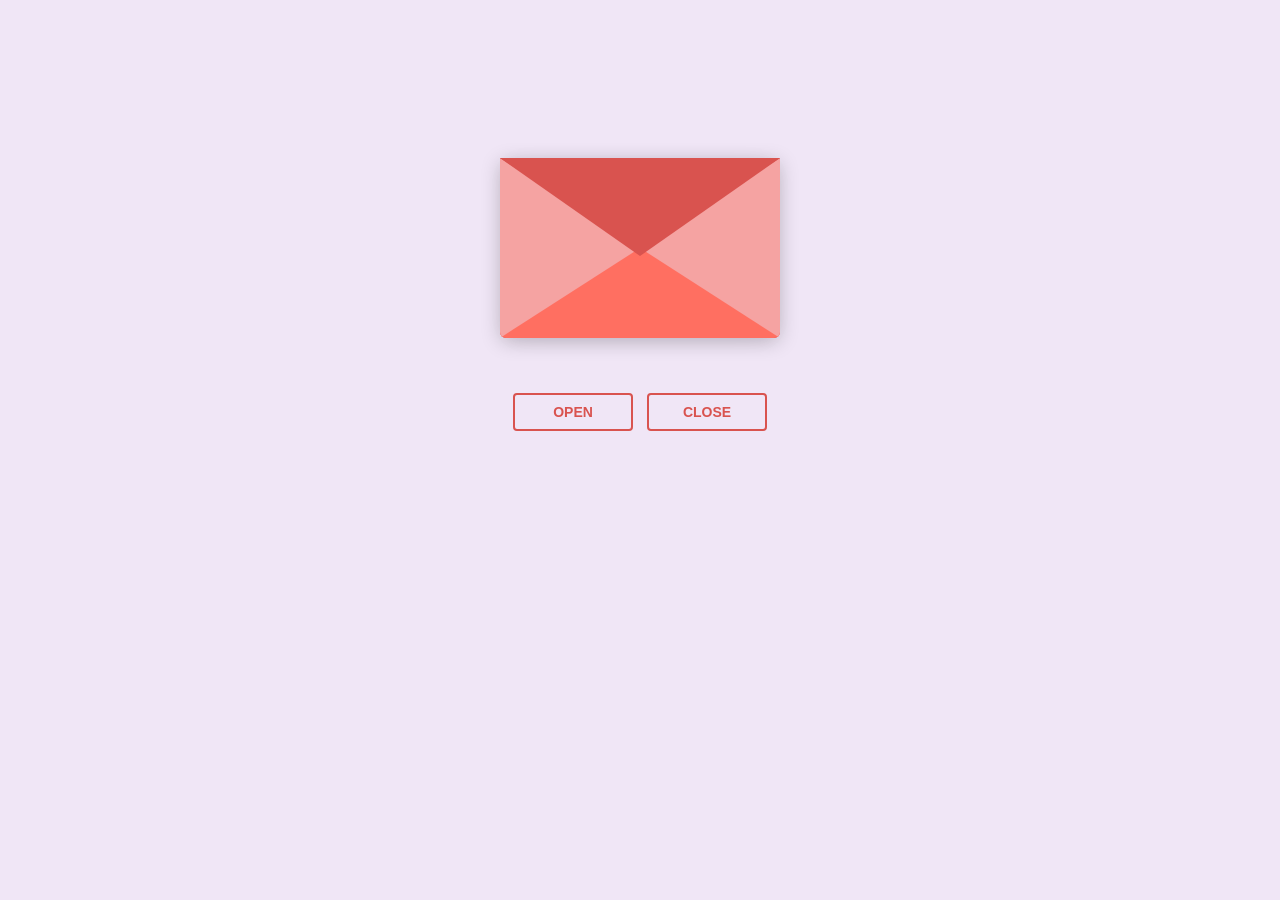
==== index.html @ 5d5cb508 "Update index.html" ====
<!DOCTYPE html>
<html lang="en">
  <head>
    <meta charset="UTF-8" />
    <title>Hi Crush!</title>
    <link rel="preconnect" href="https://fonts.googleapis.com" />
    <link rel="preconnect" href="https://fonts.gstatic.com" crossorigin />
    <link
      href="https://fonts.googleapis.com/css2?family=Dancing+Script:wght@400..700&display=swap"
      rel="stylesheet" />
    <link rel="stylesheet" href="love letter 2.css" />
  </head>
  <body>
    <!-- tiktok meowish -->
    <div class="envlope-wrapper">
      <div id="envelope" class="close">
        <div class="front flap"></div>
        <div class="front pocket"></div>
        <div class="letter">
          <div class="words line1">To: Ate Trish</div>
          <div class="words line2">Just wanted to say</div>
          <div class="words line3">you’re amazing and beautiful</div>
          <div class="words line4">Hope it brightens your day!</div>
        </div>
        <div class="hearts">
          <div class="heart a1"></div>
          <div class="heart a2"></div>
          <div class="heart a3"></div>
        </div>
      </div>
    </div>
    <div class="reset">
      <button id="open">Open</button>
      <button id="reset">Close</button>
    </div>

    <script src="https://cdnjs.cloudflare.com/ajax/libs/jquery/3.5.1/jquery.min.js"></script>
    <script src="love letter 2.js"></script>
  </body>
</html>
---- love letter 2.css ----
#envelope {
  position: relative;
  width: 280px;
  height: 180px;
  border-bottom-left-radius: 6px;
  border-bottom-right-radius: 6px;
  margin-left: auto;
  margin-right: auto;
  top: 150px;
  background-color: #d9534f; /* Warm romantic red */
  box-shadow: 0 4px 20px rgba(0, 0, 0, 0.2);
}

.front {
  position: absolute;
  width: 0;
  height: 0;
  z-index: 3;
}

.flap {
  border-left: 140px solid transparent;
  border-right: 140px solid transparent;
  border-bottom: 82px solid transparent;
  /* a little smaller */
  border-top: 98px solid #d9534f; /* Same romantic red */
  /* a little larger */
  transform-origin: top;
  pointer-events: none;
}

.pocket {
  border-left: 140px solid #f5a3a2; /* Soft pinkish red for the pocket */
  border-right: 140px solid #f5a3a2;
  border-bottom: 90px solid #ff6f61; /* Lighter romantic red */
  border-top: 90px solid transparent;
  border-bottom-left-radius: 6px;
  border-bottom-right-radius: 6px;
}

.letter {
  position: relative;
  background-color: #fff;
  width: 90%;
  margin-left: auto;
  margin-right: auto;
  height: 90%;
  top: 5%;
  border-radius: 6px;
  box-shadow: 0 2px 26px rgba(0, 0, 0, 0.12);
  font-family: "Dancing Script", cursive;
}

.letter:after {
  content: "";
  position: absolute;
  top: 0;
  bottom: 0;
  left: 0;
  right: 0;
}

.words {
  position: absolute;
  left: 10%;
  width: 80%;
  height: 14%;
  background-color: #ffe6e6; /* Light romantic tone */
}

.words.line1 {
  top: 10%;
  font-size: 0.5rem;
  width: 20%;
  height: 7%;
  font-size: 0.7rem;
}

.words.line2 {
  top: 30%;
  text-align: center;
  font-size: 1.1rem;
}

.words.line3 {
  top: 50%;
  font-size: 1.1rem;
  text-align: center;
}

.words.line4 {
  top: 70%;
  font-size: 1.1rem;
  text-align: center;
}

.open .flap {
  transform: rotateX(180deg);
  transition: transform 0.4s ease, z-index 0.6s;
  z-index: 1;
}

.close .flap {
  transform: rotateX(0deg);
  transition: transform 0.4s 0.6s ease, z-index 1s;
  z-index: 5;
}

.close .letter {
  transform: translateY(0px);
  transition: transform 0.4s ease, z-index 1s;
  z-index: 1;
}

.open .letter {
  transform: translateY(-100px);
  transition: transform 0.4s 0.6s ease, z-index 0.6s;
  z-index: 2;
}

.hearts {
  position: absolute;
  top: 90px;
  left: 0;
  right: 0;
  z-index: 2;
}

.heart {
  position: absolute;
  bottom: 0;
  right: 10%;
  pointer-events: none;
}

.heart:before,
.heart:after {
  position: absolute;
  content: "";
  left: 50px;
  top: 0;
  width: 50px;
  height: 80px;
  background: #e60073; /* Deep romantic pink */
  border-radius: 50px 50px 0 0;
  transform: rotate(-45deg);
  transform-origin: 0 100%;
  pointer-events: none;
}

.heart:after {
  left: 0;
  transform: rotate(45deg);
  transform-origin: 100% 100%;
}

.close .heart {
  opacity: 0;
  -webkit-animation: none;
  animation: none;
}

.a1 {
  left: 20%;
  transform: scale(0.6);
  opacity: 1;
  -webkit-animation-fill-mode: forwards;
  animation-fill-mode: forwards;
  -webkit-animation-delay: 0.7s;
  animation-delay: 0.7s;
}

.a2 {
  left: 55%;
  transform: scale(1);
  opacity: 1;
  -webkit-animation-fill-mode: forwards;
  animation-fill-mode: forwards;
  -webkit-animation-delay: 0.7s;
  animation-delay: 0.7s;
}

.a3 {
  left: 10%;
  transform: scale(0.8);
  opacity: 1;
  -webkit-animation-fill-mode: forwards;
  animation-fill-mode: forwards;
  -webkit-animation-delay: 0.7s;
  animation-delay: 0.7s;
}

@-webkit-keyframes slideUp {
  0% {
    top: 0;
  }
  100% {
    top: -600px;
  }
}
@keyframes slideUp {
  0% {
    top: 0;
  }
  100% {
    top: -600px;
  }
}
@-webkit-keyframes sideSway {
  0% {
    margin-left: 0px;
  }
  100% {
    margin-left: 50px;
  }
}
@keyframes sideSway {
  0% {
    margin-left: 0px;
  }
  100% {
    margin-left: 50px;
  }
}
body {
  background-color: #f0e6f6; /* Soft lavender for a romantic, dreamy feel */
}

.envlope-wrapper {
  height: 380px;
}

.reset {
  text-align: center;
}

.reset button {
  font-weight: 800;
  font-style: normal;
  transition: all 0.1s linear;
  background-color: transparent;
  border: solid 2px #d9534f;
  border-radius: 4px;
  color: #d9534f;
  display: inline-block;
  font-size: 14px;
  text-transform: uppercase;
  margin: 5px;
  padding: 10px;
  line-height: 1em;
  text-decoration: none;
  min-width: 120px;
  cursor: pointer;
}

.reset button:hover {
  background-color: #d9534f;
  color: #fff;
}
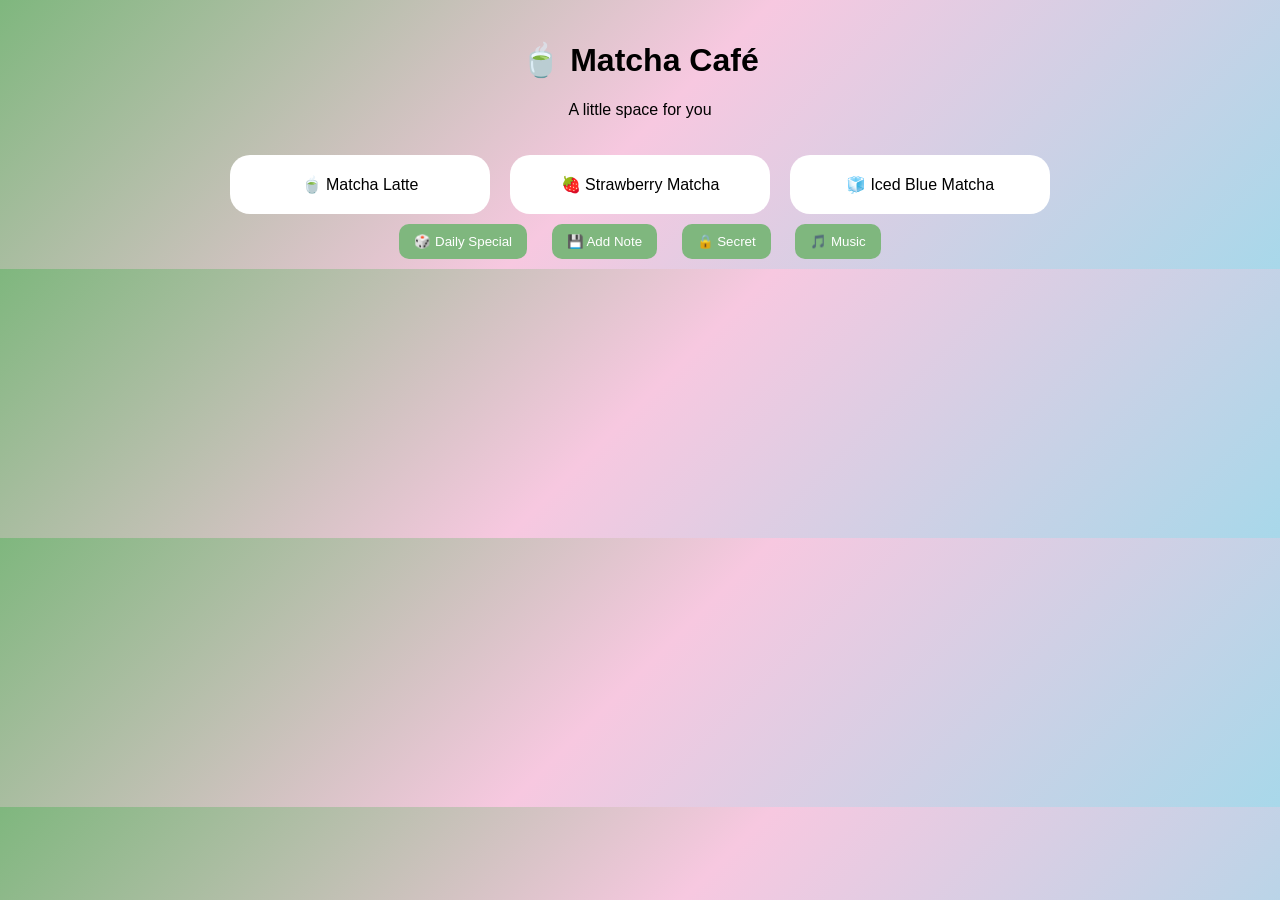
==== commit 5132e56d: "Rename maumaumary.html to index.html" ====
--- a/index.html
+++ b/index.html
@@ -1,40 +1,227 @@
-<!DOCTYPE html>
-<html lang="en">
-  <head>
-    <meta charset="UTF-8" />
-    <title>Hi Crush!</title>
-    <link rel="preconnect" href="https://fonts.googleapis.com" />
-    <link rel="preconnect" href="https://fonts.gstatic.com" crossorigin />
-    <link
-      href="https://fonts.googleapis.com/css2?family=Dancing+Script:wght@400..700&display=swap"
-      rel="stylesheet" />
-    <link rel="stylesheet" href="love letter 2.css" />
-  </head>
-  <body>
-    <!-- tiktok meowish -->
-    <div class="envlope-wrapper">
-      <div id="envelope" class="close">
-        <div class="front flap"></div>
-        <div class="front pocket"></div>
-        <div class="letter">
-          <div class="words line1">To: Ate Trish</div>
-          <div class="words line2">Just wanted to say</div>
-          <div class="words line3">you’re amazing and beautiful</div>
-          <div class="words line4">Hope it brightens your day!</div>
-        </div>
-        <div class="hearts">
-          <div class="heart a1"></div>
-          <div class="heart a2"></div>
-          <div class="heart a3"></div>
-        </div>
-      </div>
-    </div>
-    <div class="reset">
-      <button id="open">Open</button>
-      <button id="reset">Close</button>
-    </div>
-
-    <script src="https://cdnjs.cloudflare.com/ajax/libs/jquery/3.5.1/jquery.min.js"></script>
-    <script src="love letter 2.js"></script>
-  </body>
-</html>
+<!DOCTYPE html>
+<html lang="en">
+<head>
+<meta charset="UTF-8">
+<title>Matcha Café 🍵</title>
+
+<style>
+body {
+  margin: 0;
+  font-family: 'Segoe UI', sans-serif;
+  background: linear-gradient(135deg, #7FB77E, #F7C8E0, #A8D8EA);
+  overflow-x: hidden;
+}
+
+/* HEADER */
+header {
+  text-align: center;
+  padding: 20px;
+}
+
+/* MENU */
+.menu {
+  display: flex;
+  justify-content: center;
+  gap: 20px;
+  flex-wrap: wrap;
+}
+
+.card {
+  background: white;
+  border-radius: 20px;
+  padding: 20px;
+  width: 220px;
+  text-align: center;
+  cursor: pointer;
+  transition: 0.3s;
+}
+
+.card:hover {
+  transform: scale(1.05);
+}
+
+/* BUTTON */
+button {
+  margin: 10px;
+  padding: 10px 15px;
+  border: none;
+  border-radius: 10px;
+  background: #7FB77E;
+  color: white;
+  cursor: pointer;
+}
+
+/* MODAL */
+.modal {
+  position: fixed;
+  top: 0;
+  left: 0;
+  width: 100%;
+  height: 100%;
+  display: none;
+  align-items: center;
+  justify-content: center;
+  background: rgba(0,0,0,0.4);
+}
+
+.receipt {
+  background: white;
+  padding: 20px;
+  width: 280px;
+  border-radius: 10px;
+  font-family: monospace;
+}
+
+.close {
+  text-align: right;
+  cursor: pointer;
+}
+
+/* PETALS */
+.petal {
+  position: fixed;
+  top: -10px;
+  width: 10px;
+  height: 10px;
+  background: pink;
+  border-radius: 50%;
+  animation: fall linear infinite;
+}
+
+@keyframes fall {
+  to {
+    transform: translateY(100vh);
+  }
+}
+</style>
+</head>
+
+<body>
+
+<header>
+  <h1>🍵 Matcha Café</h1>
+  <p>A little space for you</p>
+</header>
+
+<section class="menu">
+  <div class="card" onclick="showNote('latte')">🍵 Matcha Latte</div>
+  <div class="card" onclick="showNote('strawberry')">🍓 Strawberry Matcha</div>
+  <div class="card" onclick="showNote('blue')">🧊 Iced Blue Matcha</div>
+</section>
+
+<div style="text-align:center;">
+  <button onclick="dailySpecial()">🎲 Daily Special</button>
+  <button onclick="addNote()">💾 Add Note</button>
+  <button onclick="unlockSecret()">🔒 Secret</button>
+  <button onclick="toggleMusic()">🎵 Music</button>
+</div>
+
+<!-- MODAL -->
+<div class="modal" id="modal">
+  <div class="receipt">
+    <div class="close" onclick="closeNote()">X</div>
+    <pre id="receiptText"></pre>
+  </div>
+</div>
+
+<!-- MUSIC -->
+<audio id="music" loop>
+  <!-- Replace with your own mp3 file -->
+  <source src="tenerife-sea.mp3" type="audio/mpeg">
+</audio>
+
+<script>
+
+/* DEFAULT NOTES */
+let notes = {
+  latte: ["You make my days feel softer."],
+  strawberry: ["You're really cute."],
+  blue: ["Random thought: you crossed my mind again."]
+};
+
+/* LOAD SAVED NOTES */
+if (localStorage.getItem("notes")) {
+  notes = JSON.parse(localStorage.getItem("notes"));
+}
+
+/* SHOW NOTE */
+function showNote(type) {
+  const random = notes[type][Math.floor(Math.random() * notes[type].length)];
+  displayReceipt(random);
+}
+
+/* DAILY SPECIAL */
+function dailySpecial() {
+  const all = [...notes.latte, ...notes.strawberry, ...notes.blue];
+  const random = all[Math.floor(Math.random() * all.length)];
+  displayReceipt("Daily Special\n\n" + random);
+}
+
+/* DISPLAY */
+function displayReceipt(msg) {
+  document.getElementById("receiptText").innerText =
+`MATCHA CAFÉ
+----------------
+${msg}
+----------------
+Made with care 🍵`;
+
+  document.getElementById("modal").style.display = "flex";
+}
+
+function closeNote() {
+  document.getElementById("modal").style.display = "none";
+}
+
+/* ADD NOTE */
+function addNote() {
+  const type = prompt("Category: latte / strawberry / blue");
+  const text = prompt("Write your note:");
+
+  if (notes[type] && text) {
+    notes[type].push(text);
+    localStorage.setItem("notes", JSON.stringify(notes));
+    alert("Saved!");
+  }
+}
+
+/* MUSIC */
+let playing = false;
+function toggleMusic() {
+  const music = document.getElementById("music");
+  if (!playing) {
+    music.play();
+  } else {
+    music.pause();
+  }
+  playing = !playing;
+}
+
+/* SECRET NOTE */
+function unlockSecret() {
+  const code = prompt("Enter secret code:");
+
+  if (code === "matcha") {
+    displayReceipt("This one is special.\n\nI really, really like you.");
+  } else {
+    alert("Wrong code :(");
+  }
+}
+
+/* PETALS */
+function createPetal() {
+  const petal = document.createElement("div");
+  petal.classList.add("petal");
+  petal.style.left = Math.random() * window.innerWidth + "px";
+  petal.style.animationDuration = (Math.random() * 3 + 2) + "s";
+  document.body.appendChild(petal);
+
+  setTimeout(() => petal.remove(), 5000);
+}
+
+setInterval(createPetal, 300);
+
+</script>
+
+</body>
+</html>
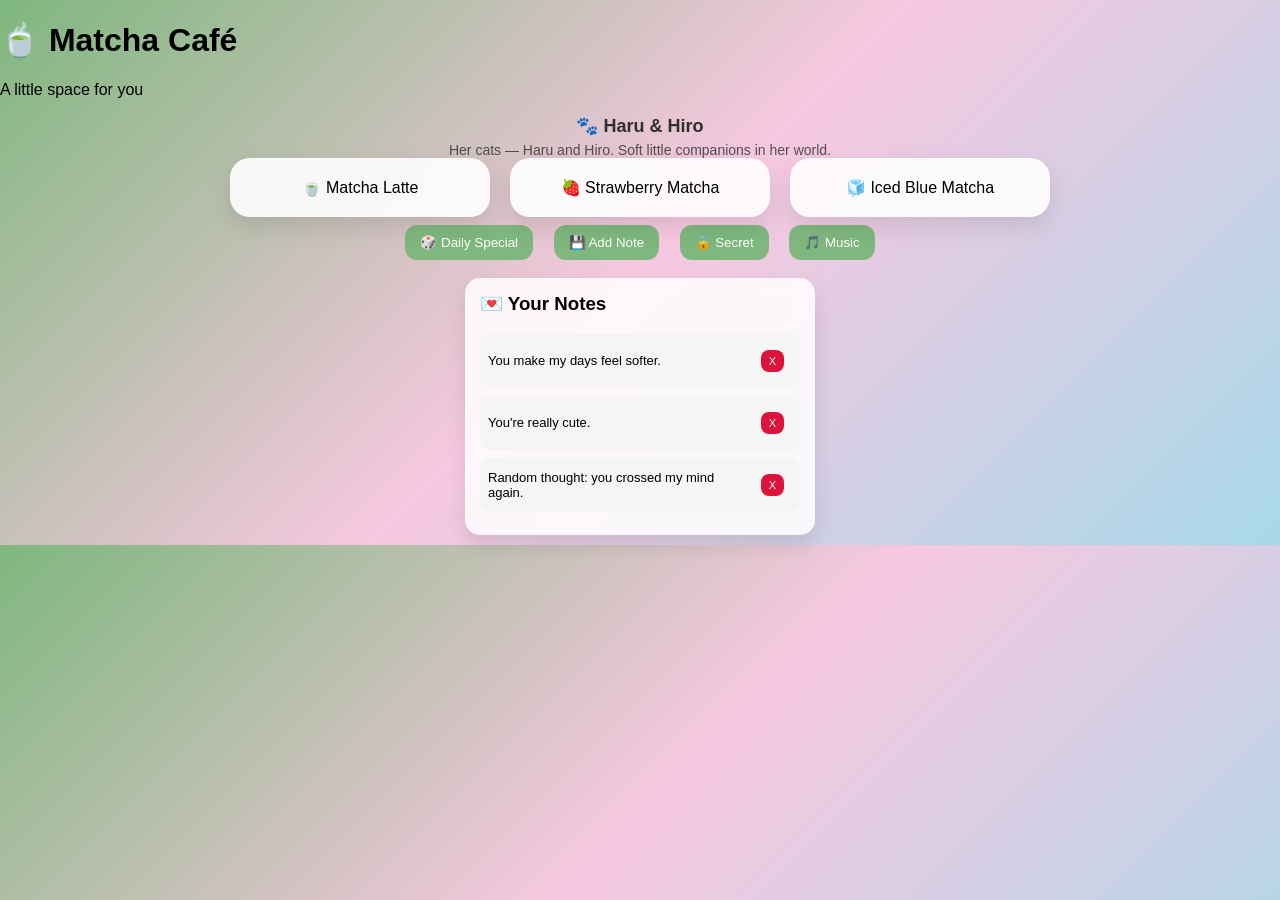
==== commit 813d0f69: "Update index.html" ====
--- a/index.html
+++ b/index.html
@@ -12,13 +12,33 @@
   overflow-x: hidden;
 }
 
-/* HEADER */
+.cats {
+  text-align: center;
+  margin-top: 10px;
+  color: #2f2f2f;
+}
+
+.cats h3 {
+  margin: 5px;
+  font-size: 18px;
+}
+
+.cats p {
+  margin: 0;
+  font-size: 14px;
+  opacity: 0.8;
+}
+  margin: 0;
+  font-family: 'Segoe UI', sans-serif;
+  background: linear-gradient(135deg, #7FB77E, #F7C8E0, #A8D8EA);
+  overflow-x: hidden;
+}
+
 header {
   text-align: center;
   padding: 20px;
 }
 
-/* MENU */
 .menu {
   display: flex;
   justify-content: center;
@@ -27,31 +47,75 @@
 }
 
 .card {
-  background: white;
+  background: rgba(255,255,255,0.9);
   border-radius: 20px;
   padding: 20px;
   width: 220px;
   text-align: center;
   cursor: pointer;
   transition: 0.3s;
+  backdrop-filter: blur(6px);
+  box-shadow: 0 10px 25px rgba(0,0,0,0.1);
 }
 
 .card:hover {
   transform: scale(1.05);
 }
 
-/* BUTTON */
 button {
-  margin: 10px;
+  margin: 8px;
   padding: 10px 15px;
   border: none;
-  border-radius: 10px;
+  border-radius: 12px;
   background: #7FB77E;
   color: white;
   cursor: pointer;
-}
-
-/* MODAL */
+  transition: 0.2s;
+}
+
+button:hover {
+  opacity: 0.85;
+}
+
+.container {
+  display: flex;
+  justify-content: center;
+  gap: 20px;
+  flex-wrap: wrap;
+  padding: 10px;
+}
+
+.notes-panel {
+  width: 320px;
+  background: rgba(255,255,255,0.85);
+  border-radius: 15px;
+  padding: 15px;
+  box-shadow: 0 10px 20px rgba(0,0,0,0.1);
+  backdrop-filter: blur(8px);
+}
+
+.notes-panel h3 {
+  margin-top: 0;
+}
+
+.note-item {
+  display: flex;
+  justify-content: space-between;
+  align-items: center;
+  background: #f5f5f5;
+  padding: 8px;
+  border-radius: 10px;
+  margin-bottom: 8px;
+  font-size: 13px;
+}
+
+.note-item button {
+  background: crimson;
+  padding: 5px 8px;
+  border-radius: 8px;
+  font-size: 11px;
+}
+
 .modal {
   position: fixed;
   top: 0;
@@ -77,7 +141,6 @@
   cursor: pointer;
 }
 
-/* PETALS */
 .petal {
   position: fixed;
   top: -10px;
@@ -89,9 +152,7 @@
 }
 
 @keyframes fall {
-  to {
-    transform: translateY(100vh);
-  }
+  to { transform: translateY(100vh); }
 }
 </style>
 </head>
@@ -102,6 +163,11 @@
   <h1>🍵 Matcha Café</h1>
   <p>A little space for you</p>
 </header>
+
+<div class="cats">
+  <h3>🐾 Haru & Hiro</h3>
+  <p>Her cats — Haru and Hiro. Soft little companions in her world.</p>
+</div>
 
 <section class="menu">
   <div class="card" onclick="showNote('latte')">🍵 Matcha Latte</div>
@@ -116,7 +182,13 @@
   <button onclick="toggleMusic()">🎵 Music</button>
 </div>
 
-<!-- MODAL -->
+<div class="container">
+  <div class="notes-panel">
+    <h3>💌 Your Notes</h3>
+    <div id="notesList"></div>
+  </div>
+</div>
+
 <div class="modal" id="modal">
   <div class="receipt">
     <div class="close" onclick="closeNote()">X</div>
@@ -124,40 +196,38 @@
   </div>
 </div>
 
-<!-- MUSIC -->
 <audio id="music" loop>
-  <!-- Replace with your own mp3 file -->
   <source src="tenerife-sea.mp3" type="audio/mpeg">
 </audio>
 
 <script>
-
-/* DEFAULT NOTES */
 let notes = {
   latte: ["You make my days feel softer."],
   strawberry: ["You're really cute."],
   blue: ["Random thought: you crossed my mind again."]
 };
 
-/* LOAD SAVED NOTES */
 if (localStorage.getItem("notes")) {
   notes = JSON.parse(localStorage.getItem("notes"));
 }
 
-/* SHOW NOTE */
+function save() {
+  localStorage.setItem("notes", JSON.stringify(notes));
+  renderNotes();
+}
+
 function showNote(type) {
-  const random = notes[type][Math.floor(Math.random() * notes[type].length)];
+  const list = notes[type];
+  const random = list[Math.floor(Math.random() * list.length)];
   displayReceipt(random);
 }
 
-/* DAILY SPECIAL */
 function dailySpecial() {
   const all = [...notes.latte, ...notes.strawberry, ...notes.blue];
   const random = all[Math.floor(Math.random() * all.length)];
   displayReceipt("Daily Special\n\n" + random);
 }
 
-/* DISPLAY */
 function displayReceipt(msg) {
   document.getElementById("receiptText").innerText =
 `MATCHA CAFÉ
@@ -165,7 +235,6 @@
 ${msg}
 ----------------
 Made with care 🍵`;
-
   document.getElementById("modal").style.display = "flex";
 }
 
@@ -173,34 +242,49 @@
   document.getElementById("modal").style.display = "none";
 }
 
-/* ADD NOTE */
 function addNote() {
   const type = prompt("Category: latte / strawberry / blue");
   const text = prompt("Write your note:");
 
   if (notes[type] && text) {
     notes[type].push(text);
-    localStorage.setItem("notes", JSON.stringify(notes));
+    save();
     alert("Saved!");
   }
 }
 
-/* MUSIC */
+function deleteNote(type, index) {
+  notes[type].splice(index, 1);
+  save();
+}
+
+function renderNotes() {
+  const container = document.getElementById("notesList");
+  container.innerHTML = "";
+
+  Object.keys(notes).forEach(type => {
+    notes[type].forEach((note, i) => {
+      const div = document.createElement("div");
+      div.className = "note-item";
+      div.innerHTML = `
+        <span>${note}</span>
+        <button onclick="deleteNote('${type}', ${i})">X</button>
+      `;
+      container.appendChild(div);
+    });
+  });
+}
+
 let playing = false;
 function toggleMusic() {
   const music = document.getElementById("music");
-  if (!playing) {
-    music.play();
-  } else {
-    music.pause();
-  }
+  if (!playing) music.play();
+  else music.pause();
   playing = !playing;
 }
 
-/* SECRET NOTE */
 function unlockSecret() {
   const code = prompt("Enter secret code:");
-
   if (code === "matcha") {
     displayReceipt("This one is special.\n\nI really, really like you.");
   } else {
@@ -208,19 +292,17 @@
   }
 }
 
-/* PETALS */
 function createPetal() {
   const petal = document.createElement("div");
   petal.classList.add("petal");
   petal.style.left = Math.random() * window.innerWidth + "px";
   petal.style.animationDuration = (Math.random() * 3 + 2) + "s";
   document.body.appendChild(petal);
-
   setTimeout(() => petal.remove(), 5000);
 }
 
 setInterval(createPetal, 300);
-
+renderNotes();
 </script>
 
 </body>
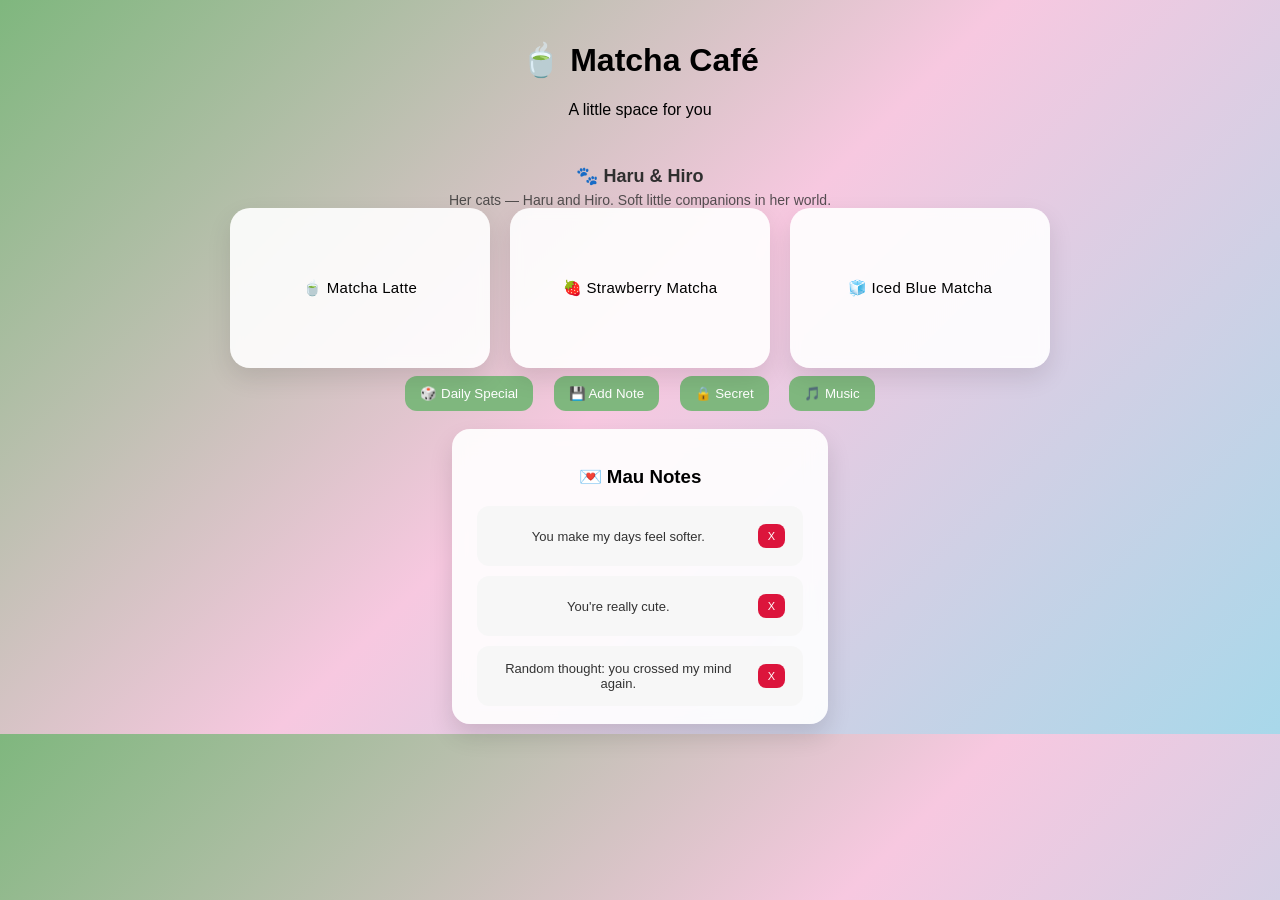
==== commit 949a7a3b: "Update index.html" ====
--- a/index.html
+++ b/index.html
@@ -28,11 +28,6 @@
   font-size: 14px;
   opacity: 0.8;
 }
-  margin: 0;
-  font-family: 'Segoe UI', sans-serif;
-  background: linear-gradient(135deg, #7FB77E, #F7C8E0, #A8D8EA);
-  overflow-x: hidden;
-}
 
 header {
   text-align: center;
@@ -46,16 +41,25 @@
   flex-wrap: wrap;
 }
 
+/* FIXED CARD CENTERING */
 .card {
   background: rgba(255,255,255,0.9);
   border-radius: 20px;
   padding: 20px;
   width: 220px;
+  min-height: 120px;
+  display: flex;
+  flex-direction: column;
+  justify-content: center;
+  align-items: center;
   text-align: center;
   cursor: pointer;
   transition: 0.3s;
   backdrop-filter: blur(6px);
   box-shadow: 0 10px 25px rgba(0,0,0,0.1);
+  font-size: 15px;
+  letter-spacing: 0.3px;
+  gap: 6px;
 }
 
 .card:hover {
@@ -80,38 +84,52 @@
 .container {
   display: flex;
   justify-content: center;
-  gap: 20px;
-  flex-wrap: wrap;
+  align-items: center;
   padding: 10px;
 }
 
 .notes-panel {
-  width: 320px;
-  background: rgba(255,255,255,0.85);
-  border-radius: 15px;
-  padding: 15px;
-  box-shadow: 0 10px 20px rgba(0,0,0,0.1);
-  backdrop-filter: blur(8px);
-}
-
-.notes-panel h3 {
-  margin-top: 0;
-}
-
+  width: 340px;
+  background: rgba(255,255,255,0.9);
+  border-radius: 18px;
+  padding: 18px;
+  box-shadow: 0 12px 25px rgba(0,0,0,0.12);
+  backdrop-filter: blur(10px);
+  text-align: center;
+  display: flex;
+  flex-direction: column;
+  align-items: center;
+}
+
+#notesList {
+  width: 100%;
+  display: flex;
+  flex-direction: column;
+  align-items: center;
+  gap: 10px;
+}
+
+/* RESTORED NOTES FORMAT */
 .note-item {
+  width: 90%;
   display: flex;
   justify-content: space-between;
   align-items: center;
-  background: #f5f5f5;
-  padding: 8px;
-  border-radius: 10px;
-  margin-bottom: 8px;
+  background: #f7f7f7;
+  padding: 10px;
+  border-radius: 12px;
   font-size: 13px;
+}
+
+.note-item span {
+  flex: 1;
+  text-align: center;
+  color: #333;
 }
 
 .note-item button {
   background: crimson;
-  padding: 5px 8px;
+  padding: 6px 10px;
   border-radius: 8px;
   font-size: 11px;
 }
@@ -184,7 +202,7 @@
 
 <div class="container">
   <div class="notes-panel">
-    <h3>💌 Your Notes</h3>
+    <h3>💌 Mau Notes</h3>
     <div id="notesList"></div>
   </div>
 </div>
